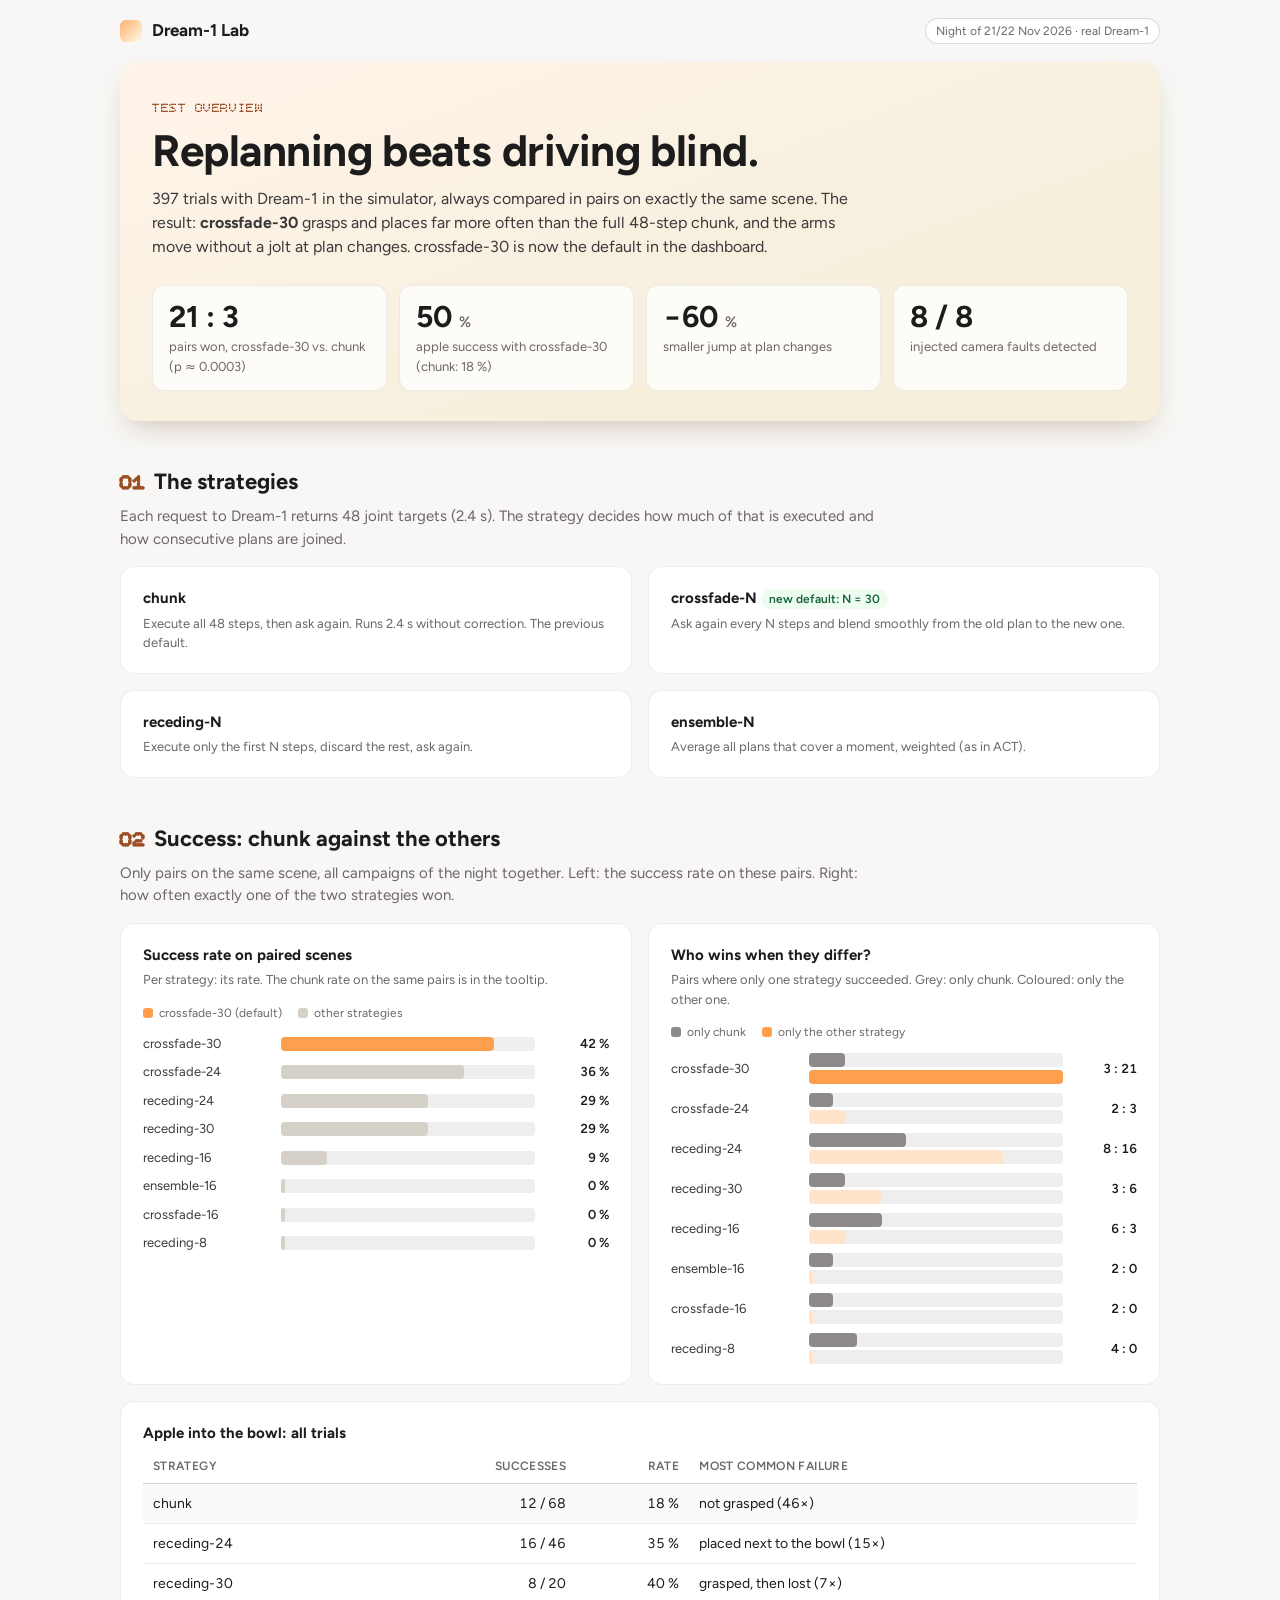
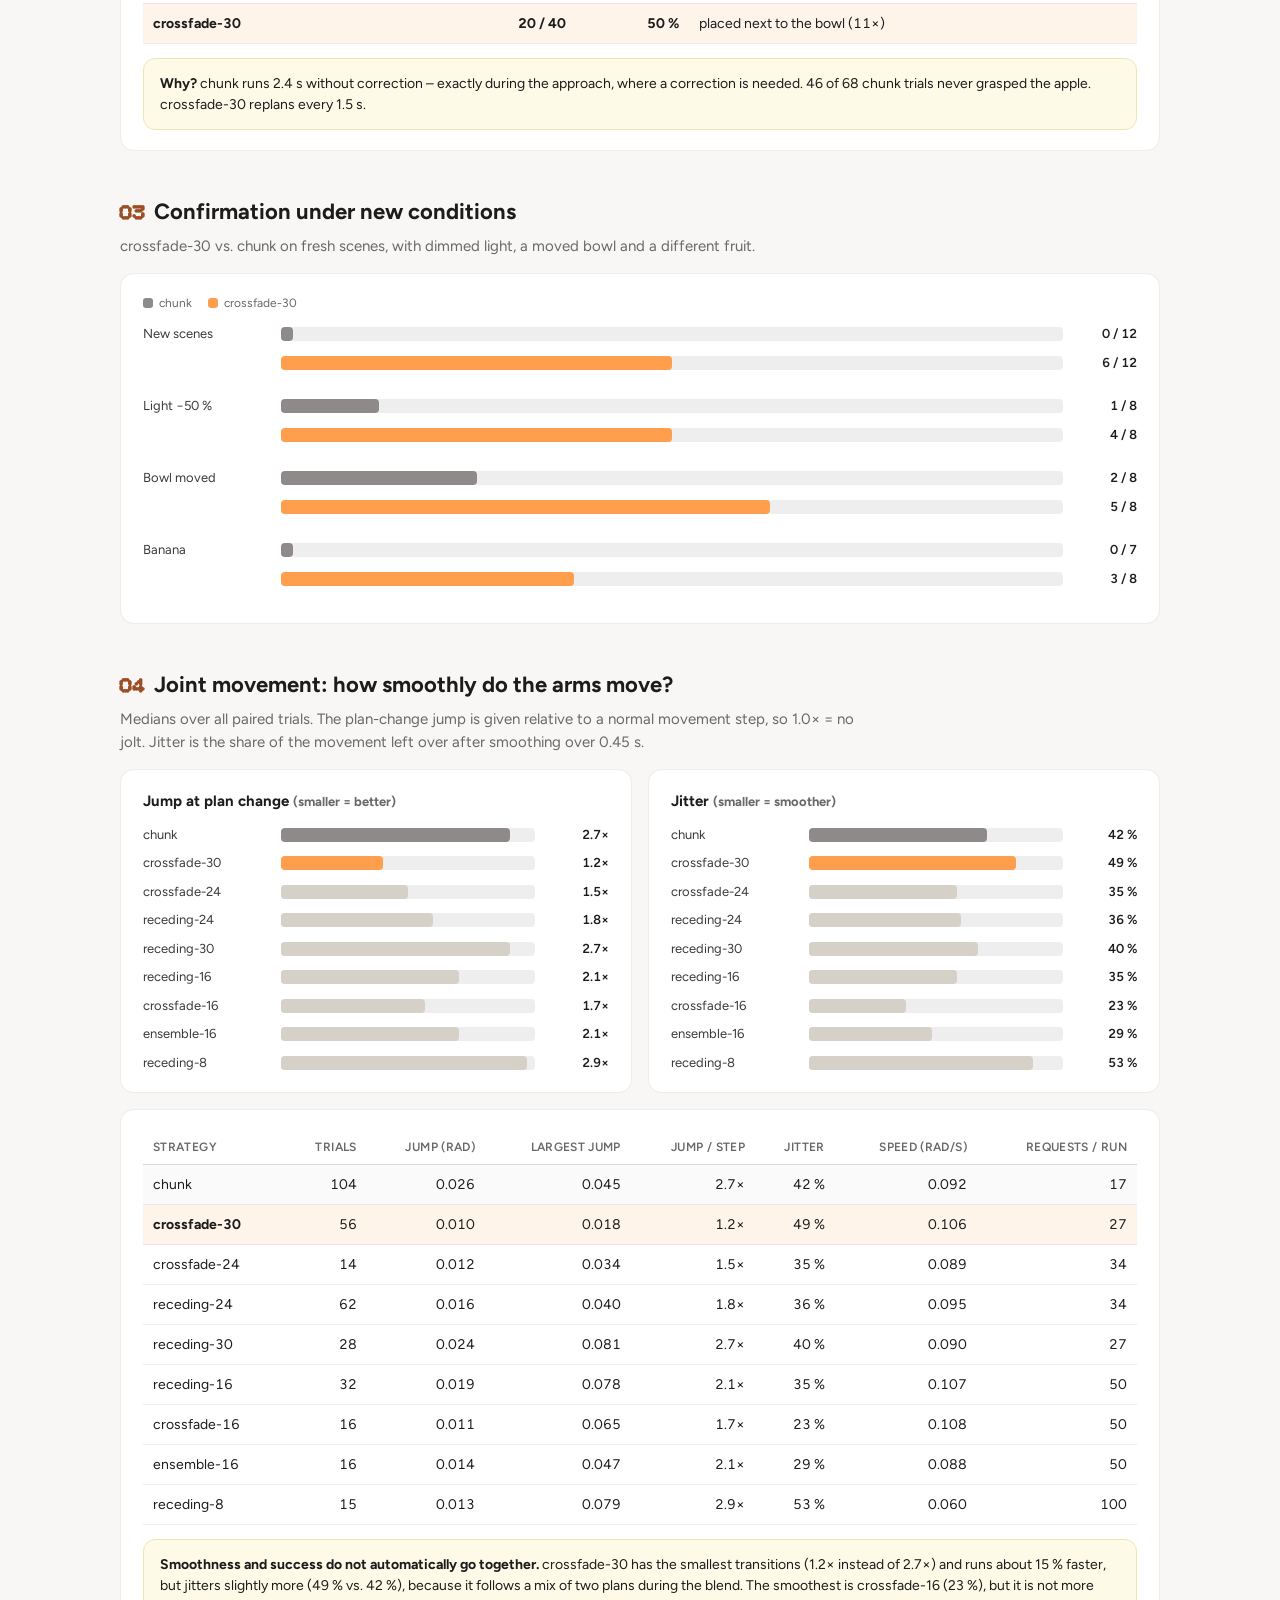
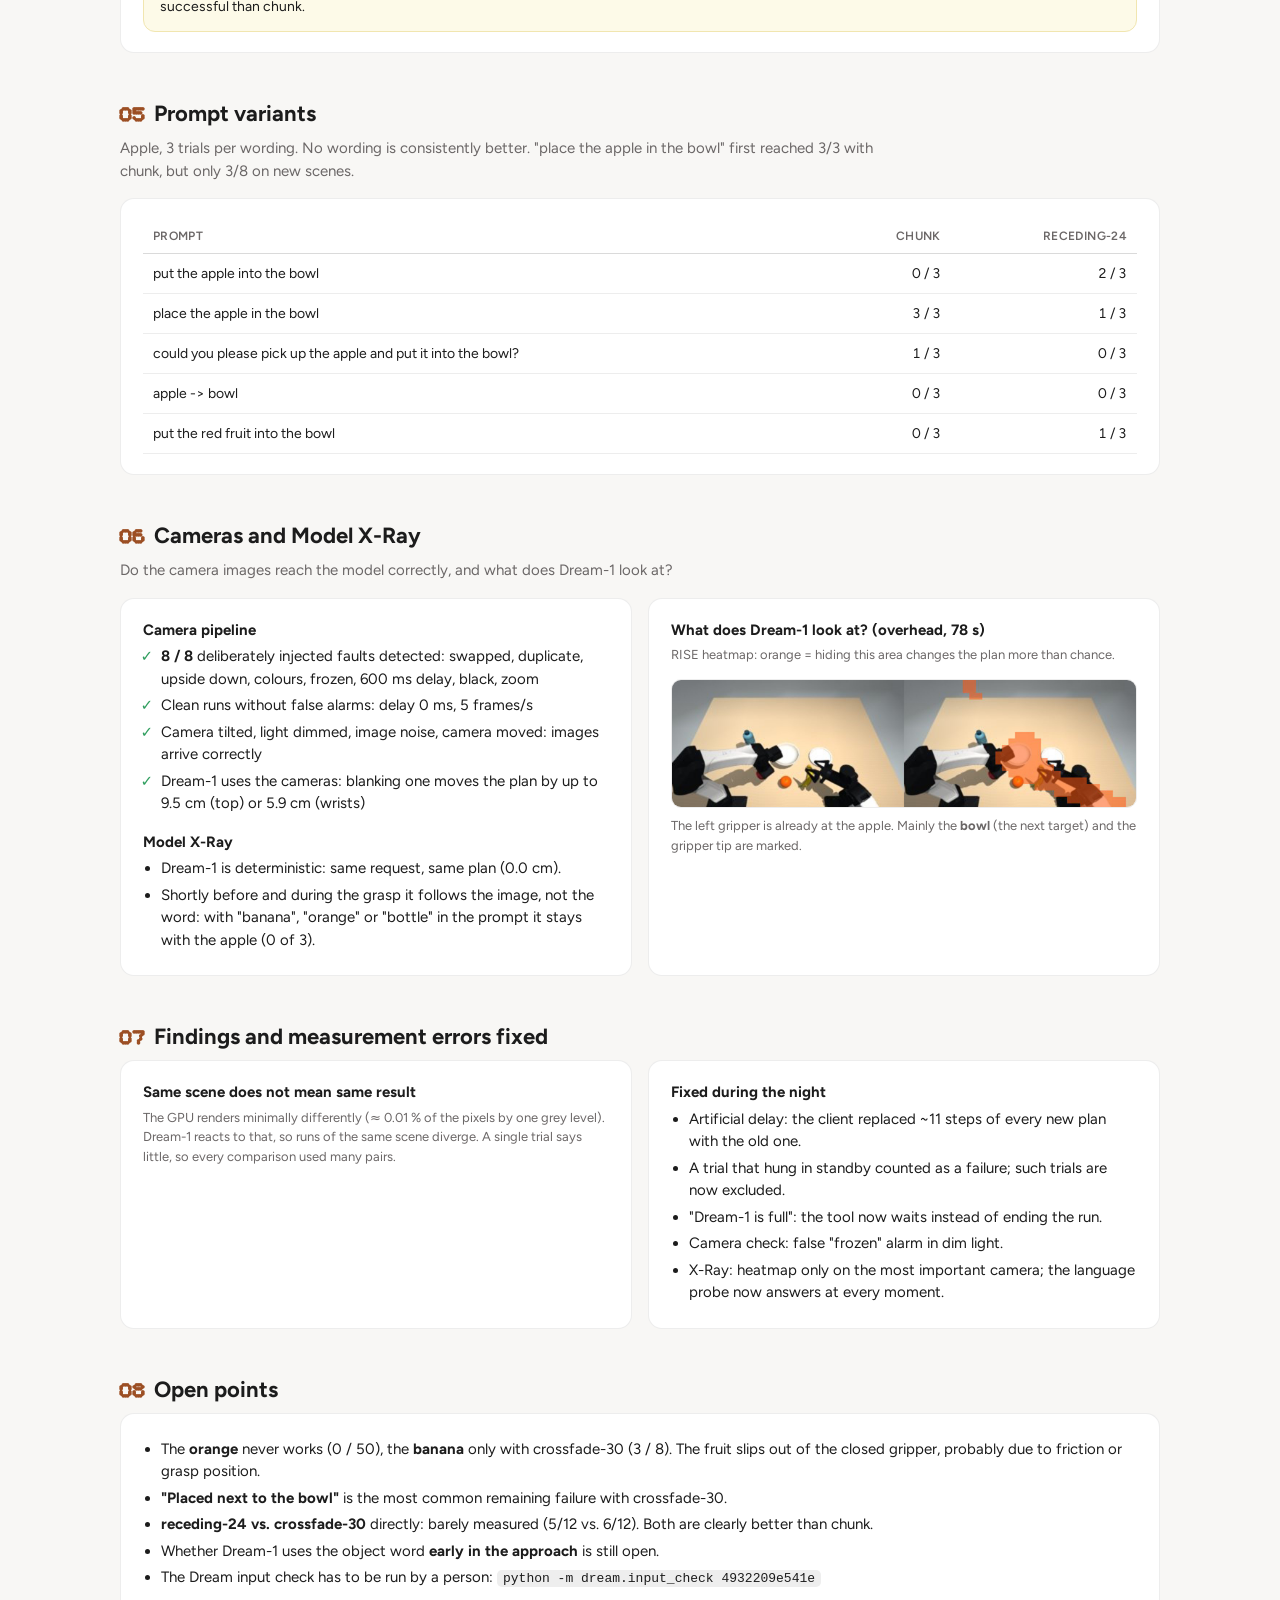
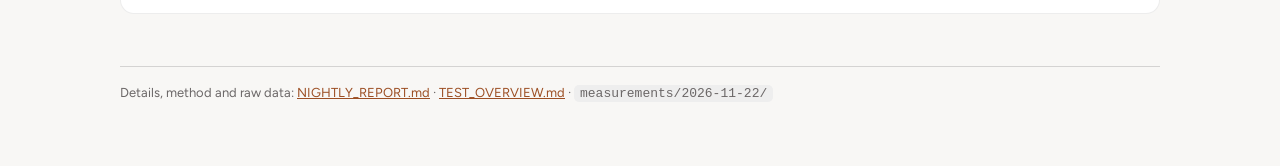
==== test-overview.html @ e036a4d9 "Translate the night's report and test overview to English; rename to TEST_OVERVIEW.md / test-overvie" ====
<!doctype html>
<html lang="en">
<head>
<meta charset="utf-8">
<meta name="viewport" content="width=device-width, initial-scale=1">
<title>Dream-1 Lab · Test overview</title>
<link rel="preconnect" href="https://fonts.googleapis.com">
<link rel="preconnect" href="https://fonts.gstatic.com" crossorigin>
<link rel="stylesheet" href="https://fonts.googleapis.com/css2?family=Bitcount+Single&family=Figtree:wght@400;500;600;700&display=swap">
<style>
:root {
  --ink: #1c1c1c; --ink-2: #3a3a3a; --ink-3: #6b6767;
  --grey-1: #fafafa; --grey-2: #eeeeee; --grey-3: #d5d5d5; --grey-4: #c3c0c0; --white: #ffffff;
  --sand: #f5efdc; --clay: #f4f1ec; --page: #f8f7f5;
  --creamsicle: #ffb06c; --creamsicle-deep: #ff9f4d; --creamsicle-tint: #ffe3cb; --creamsicle-wash: #fff4ea;
  --creamsicle-text: #9c4f24;
  --sunshine-light: #fdfae8; --lavender-wash: #f5f2fe; --lavender-text: #463a72;
  --grass-wash: #eefbf1; --grass-text: #17643a; --success: #2f9e5e; --error: #c9474a; --err-wash: #fdf0f0;
  --line: rgba(28, 28, 28, .16); --line-soft: rgba(28, 28, 28, .08);
  --shadow-warm: 0 12px 28px -10px rgba(120, 80, 40, .35);
  --font-sans: "Figtree", system-ui, "Segoe UI", sans-serif;
  --font-pixel: "Bitcount Single", ui-monospace, monospace;
  --font-mono: ui-monospace, "SF Mono", "Cascadia Code", Consolas, monospace;
  --base: #8f8a8a; /* chunk: the baseline */
  --best: #ff9f4d; /* crossfade-30: the new default */
  --other: #d5d0c8;
  color-scheme: light;
}
* { box-sizing: border-box; }
body { margin: 0; background: var(--page); color: var(--ink); font: 15px/1.5 var(--font-sans); -webkit-font-smoothing: antialiased; }
a { color: var(--creamsicle-text); }
.wrap { max-width: 1080px; margin: 0 auto; padding: 0 20px 64px; }

/* header */
.top { display: flex; align-items: center; gap: 10px; padding: 18px 0; }
.logo { width: 22px; height: 22px; border-radius: 6px; background: linear-gradient(135deg, var(--creamsicle), var(--sunshine-light)); }
.top b { font-size: 17px; white-space: nowrap; }
.top .tag { margin-left: auto; font-size: 12px; color: var(--ink-3); border: 1px solid var(--line); border-radius: 999px; padding: 3px 10px; background: var(--white); }

.hero { background: linear-gradient(160deg, var(--creamsicle-wash), var(--sand) 70%); border-radius: 18px; padding: 36px 32px 30px; box-shadow: var(--shadow-warm); }
.eyebrow { font-family: var(--font-pixel); font-size: 14px; letter-spacing: .04em; color: var(--creamsicle-text); }
.hero h1 { font-size: clamp(28px, 4.4vw, 44px); line-height: 1.1; margin: 8px 0 12px; font-weight: 700; letter-spacing: -.01em; }
.hero p { margin: 0; max-width: 720px; color: var(--ink-2); font-size: 16px; }
.stats { display: grid; grid-template-columns: repeat(4, 1fr); gap: 12px; margin-top: 26px; }
.stat { background: rgba(255,255,255,.78); border: 1px solid var(--line-soft); border-radius: 12px; padding: 14px 16px; }
.stat .v { font-size: 30px; font-weight: 700; line-height: 1.1; white-space: nowrap; }
.stat .v small { font-size: 15px; font-weight: 600; color: var(--ink-3); }
.stat .l { font-size: 13px; color: var(--ink-3); margin-top: 4px; }

/* sections */
section { margin-top: 44px; }
h2 { font-size: 22px; margin: 0 0 4px; }
.num { font-family: var(--font-pixel); color: var(--creamsicle-text); margin-right: 8px; }
.lead { color: var(--ink-3); margin: 0 0 16px; max-width: 760px; }
.card { background: var(--white); border: 1px solid var(--line-soft); border-radius: 14px; padding: 20px 22px; }
.grid2 { display: grid; grid-template-columns: 1fr 1fr; gap: 16px; }
.card h3 { margin: 0 0 4px; font-size: 15px; }
.card .sub { color: var(--ink-3); font-size: 13px; margin: 0 0 14px; }

/* bar charts */
.bars { display: grid; gap: 9px; }
.bar { display: grid; grid-template-columns: 128px 1fr 64px; align-items: center; gap: 10px; font-size: 13px; }
.bar .name { color: var(--ink-2); white-space: nowrap; overflow: hidden; text-overflow: ellipsis; }
.bar .track { height: 14px; background: var(--grey-2); border-radius: 4px; position: relative; }
.bar .fill { position: absolute; inset: 0 auto 0 0; border-radius: 4px; background: var(--other); }
.bar .fill.base { background: var(--base); }
.bar .fill.best { background: var(--best); }
.bar .val { text-align: right; font-variant-numeric: tabular-nums; color: var(--ink); font-weight: 600; }
.bar:hover .fill { filter: brightness(.93); }
.pair { display: grid; gap: 3px; }
.legend { display: flex; gap: 16px; font-size: 12px; color: var(--ink-3); margin: 0 0 12px; flex-wrap: wrap; }
.legend i { display: inline-block; width: 10px; height: 10px; border-radius: 3px; margin-right: 6px; vertical-align: -1px; }

/* tables */
.tbl { width: 100%; border-collapse: collapse; font-size: 14px; }
.tbl th { text-align: left; font-weight: 600; color: var(--ink-3); font-size: 12px; text-transform: uppercase; letter-spacing: .03em; padding: 8px 10px; border-bottom: 1px solid var(--line); }
.tbl td { padding: 9px 10px; border-bottom: 1px solid var(--line-soft); font-variant-numeric: tabular-nums; }
.tbl tr.hl td { background: var(--creamsicle-wash); }
.tbl tr.base td { background: var(--grey-1); }
.tbl td.r, .tbl th.r { text-align: right; }
.scroll { overflow-x: auto; }
.pill { display: inline-block; font-size: 12px; padding: 1px 8px; border-radius: 999px; font-weight: 600; }
.pill.good { background: var(--grass-wash); color: var(--grass-text); }
.pill.bad { background: var(--err-wash); color: var(--error); }
.pill.mid { background: var(--grey-2); color: var(--ink-3); }

.callout { background: var(--sunshine-light); border: 1px solid #f1e6b0; border-radius: 12px; padding: 14px 16px; font-size: 14px; margin-top: 14px; }
.callout b { color: var(--ink); }
ul.clean { margin: 0; padding-left: 18px; }
ul.clean li { margin: 4px 0; }
.check li::marker { content: "✓  "; color: var(--success); }
figure { margin: 0; }
figure img { width: 100%; border-radius: 10px; border: 1px solid var(--line-soft); display: block; }
figcaption { font-size: 13px; color: var(--ink-3); margin-top: 8px; }
code { font-family: var(--font-mono); font-size: 13px; background: var(--grey-2); padding: 1px 6px; border-radius: 5px; }
footer { margin-top: 52px; color: var(--ink-3); font-size: 13px; border-top: 1px solid var(--line); padding-top: 16px; }

@media (max-width: 760px) {
  .stats { grid-template-columns: 1fr 1fr; }
  .grid2 { grid-template-columns: 1fr; }
  .hero { padding: 26px 20px; }
  .stat .v { font-size: 24px; }
  .top .tag { font-size: 11px; }
  .bar { grid-template-columns: 100px 1fr 54px; }
}
</style>
</head>
<body>
<div class="wrap">

  <div class="top"><div class="logo"></div><b>Dream-1 Lab</b><span class="tag">Night of 21/22 Nov 2026 · real Dream-1</span></div>

  <div class="hero">
    <div class="eyebrow">TEST OVERVIEW</div>
    <h1>Replanning beats driving blind.</h1>
    <p>397 trials with Dream-1 in the simulator, always compared in pairs on exactly the same scene.
      The result: <b>crossfade-30</b> grasps and places far more often than the full 48-step chunk, and
      the arms move without a jolt at plan changes. crossfade-30 is now the default in the dashboard.</p>
    <div class="stats">
      <div class="stat"><div class="v">21 : 3</div><div class="l">pairs won, crossfade-30 vs. chunk (p ≈ 0.0003)</div></div>
      <div class="stat"><div class="v">50 <small>%</small></div><div class="l">apple success with crossfade-30 (chunk: 18 %)</div></div>
      <div class="stat"><div class="v">−60 <small>%</small></div><div class="l">smaller jump at plan changes</div></div>
      <div class="stat"><div class="v">8 / 8</div><div class="l">injected camera faults detected</div></div>
    </div>
  </div>

  <!-- 1 -->
  <section>
    <h2><span class="num">01</span>The strategies</h2>
    <p class="lead">Each request to Dream-1 returns 48 joint targets (2.4 s). The strategy decides how much of that is executed and how consecutive plans are joined.</p>
    <div class="grid2">
      <div class="card"><h3>chunk</h3><p class="sub" style="margin:0">Execute all 48 steps, then ask again. Runs 2.4 s without correction. The previous default.</p></div>
      <div class="card"><h3>crossfade-N <span class="pill good">new default: N = 30</span></h3><p class="sub" style="margin:0">Ask again every N steps and blend smoothly from the old plan to the new one.</p></div>
      <div class="card"><h3>receding-N</h3><p class="sub" style="margin:0">Execute only the first N steps, discard the rest, ask again.</p></div>
      <div class="card"><h3>ensemble-N</h3><p class="sub" style="margin:0">Average all plans that cover a moment, weighted (as in ACT).</p></div>
    </div>
  </section>

  <!-- 2 -->
  <section>
    <h2><span class="num">02</span>Success: chunk against the others</h2>
    <p class="lead">Only pairs on the same scene, all campaigns of the night together. Left: the success rate on these pairs. Right: how often exactly one of the two strategies won.</p>
    <div class="grid2">
      <div class="card">
        <h3>Success rate on paired scenes</h3>
        <p class="sub">Per strategy: its rate. The chunk rate on the same pairs is in the tooltip.</p>
        <div class="legend"><span><i style="background:var(--best)"></i>crossfade-30 (default)</span><span><i style="background:var(--other)"></i>other strategies</span></div>
        <div class="bars" id="pairedBars"></div>
      </div>
      <div class="card">
        <h3>Who wins when they differ?</h3>
        <p class="sub">Pairs where only one strategy succeeded. Grey: only chunk. Coloured: only the other one.</p>
        <div class="legend"><span><i style="background:var(--base)"></i>only chunk</span><span><i style="background:var(--best)"></i>only the other strategy</span></div>
        <div class="bars" id="winsBars"></div>
      </div>
    </div>
    <div class="card" style="margin-top:16px">
      <h3>Apple into the bowl: all trials</h3>
      <div class="scroll"><table class="tbl">
        <thead><tr><th>Strategy</th><th class="r">Successes</th><th class="r">Rate</th><th>Most common failure</th></tr></thead>
        <tbody>
          <tr class="base"><td>chunk</td><td class="r">12 / 68</td><td class="r">18 %</td><td>not grasped (46×)</td></tr>
          <tr><td>receding-24</td><td class="r">16 / 46</td><td class="r">35 %</td><td>placed next to the bowl (15×)</td></tr>
          <tr><td>receding-30</td><td class="r">8 / 20</td><td class="r">40 %</td><td>grasped, then lost (7×)</td></tr>
          <tr class="hl"><td><b>crossfade-30</b></td><td class="r"><b>20 / 40</b></td><td class="r"><b>50 %</b></td><td>placed next to the bowl (11×)</td></tr>
        </tbody>
      </table></div>
      <div class="callout"><b>Why?</b> chunk runs 2.4 s without correction – exactly during the approach, where a correction is needed. 46 of 68 chunk trials never grasped the apple. crossfade-30 replans every 1.5 s.</div>
    </div>
  </section>

  <!-- 3 -->
  <section>
    <h2><span class="num">03</span>Confirmation under new conditions</h2>
    <p class="lead">crossfade-30 vs. chunk on fresh scenes, with dimmed light, a moved bowl and a different fruit.</p>
    <div class="card">
      <div class="legend"><span><i style="background:var(--base)"></i>chunk</span><span><i style="background:var(--best)"></i>crossfade-30</span></div>
      <div class="bars" id="condBars"></div>
    </div>
  </section>

  <!-- 4 -->
  <section>
    <h2><span class="num">04</span>Joint movement: how smoothly do the arms move?</h2>
    <p class="lead">Medians over all paired trials. The plan-change jump is given relative to a normal movement step, so 1.0× = no jolt. Jitter is the share of the movement left over after smoothing over 0.45 s.</p>
    <div class="grid2">
      <div class="card">
        <h3>Jump at plan change <span class="sub">(smaller = better)</span></h3>
        <div class="bars" id="seamBars" style="margin-top:12px"></div>
      </div>
      <div class="card">
        <h3>Jitter <span class="sub">(smaller = smoother)</span></h3>
        <div class="bars" id="jitterBars" style="margin-top:12px"></div>
      </div>
    </div>
    <div class="card" style="margin-top:16px">
      <div class="scroll"><table class="tbl" id="jointTable">
        <thead><tr><th>Strategy</th><th class="r">Trials</th><th class="r">Jump (rad)</th><th class="r">Largest jump</th><th class="r">Jump / step</th><th class="r">Jitter</th><th class="r">Speed (rad/s)</th><th class="r">Requests / run</th></tr></thead>
        <tbody></tbody>
      </table></div>
      <div class="callout"><b>Smoothness and success do not automatically go together.</b> crossfade-30 has the smallest transitions (1.2× instead of 2.7×) and runs about 15 % faster, but jitters slightly more (49 % vs. 42 %), because it follows a mix of two plans during the blend. The smoothest is crossfade-16 (23 %), but it is not more successful than chunk.</div>
    </div>
  </section>

  <!-- prompts -->
  <section>
    <h2><span class="num">05</span>Prompt variants</h2>
    <p class="lead">Apple, 3 trials per wording. No wording is consistently better. "place the apple in the bowl" first reached 3/3 with chunk, but only 3/8 on new scenes.</p>
    <div class="card scroll">
      <table class="tbl">
        <thead><tr><th>Prompt</th><th class="r">chunk</th><th class="r">receding-24</th></tr></thead>
        <tbody>
          <tr><td>put the apple into the bowl</td><td class="r">0 / 3</td><td class="r">2 / 3</td></tr>
          <tr><td>place the apple in the bowl</td><td class="r">3 / 3</td><td class="r">1 / 3</td></tr>
          <tr><td>could you please pick up the apple and put it into the bowl?</td><td class="r">1 / 3</td><td class="r">0 / 3</td></tr>
          <tr><td>apple -&gt; bowl</td><td class="r">0 / 3</td><td class="r">0 / 3</td></tr>
          <tr><td>put the red fruit into the bowl</td><td class="r">0 / 3</td><td class="r">1 / 3</td></tr>
        </tbody>
      </table>
    </div>
  </section>

  <!-- cameras + xray -->
  <section>
    <h2><span class="num">06</span>Cameras and Model X-Ray</h2>
    <p class="lead">Do the camera images reach the model correctly, and what does Dream-1 look at?</p>
    <div class="grid2">
      <div class="card">
        <h3>Camera pipeline</h3>
        <ul class="clean check">
          <li><b>8 / 8</b> deliberately injected faults detected: swapped, duplicate, upside down, colours, frozen, 600 ms delay, black, zoom</li>
          <li>Clean runs without false alarms: delay 0 ms, 5 frames/s</li>
          <li>Camera tilted, light dimmed, image noise, camera moved: images arrive correctly</li>
          <li>Dream-1 uses the cameras: blanking one moves the plan by up to 9.5 cm (top) or 5.9 cm (wrists)</li>
        </ul>
        <h3 style="margin-top:16px">Model X-Ray</h3>
        <ul class="clean">
          <li>Dream-1 is deterministic: same request, same plan (0.0 cm).</li>
          <li>Shortly before and during the grasp it follows the image, not the word: with "banana", "orange" or "bottle" in the prompt it stays with the apple (0 of 3).</li>
        </ul>
      </div>
      <figure class="card">
        <h3>What does Dream-1 look at? (overhead, 78 s)</h3>
        <p class="sub">RISE heatmap: orange = hiding this area changes the plan more than chance.</p>
        <img src="[data-uri]" alt="Overhead camera: on the left the image, on the right with the heatmap marking the bowl and the gripper tip">
        <figcaption>The left gripper is already at the apple. Mainly the <b>bowl</b> (the next target) and the gripper tip are marked.</figcaption>
      </figure>
    </div>
  </section>

  <!-- learnings -->
  <section>
    <h2><span class="num">07</span>Findings and measurement errors fixed</h2>
    <div class="grid2">
      <div class="card">
        <h3>Same scene does not mean same result</h3>
        <p class="sub" style="margin:0">The GPU renders minimally differently (≈ 0.01 % of the pixels by one grey level). Dream-1 reacts to that, so runs of the same scene diverge. A single trial says little, so every comparison used many pairs.</p>
      </div>
      <div class="card">
        <h3>Fixed during the night</h3>
        <ul class="clean">
          <li>Artificial delay: the client replaced ~11 steps of every new plan with the old one.</li>
          <li>A trial that hung in standby counted as a failure; such trials are now excluded.</li>
          <li>"Dream-1 is full": the tool now waits instead of ending the run.</li>
          <li>Camera check: false "frozen" alarm in dim light.</li>
          <li>X-Ray: heatmap only on the most important camera; the language probe now answers at every moment.</li>
        </ul>
      </div>
    </div>
  </section>

  <!-- open -->
  <section>
    <h2><span class="num">08</span>Open points</h2>
    <div class="card">
      <ul class="clean">
        <li>The <b>orange</b> never works (0 / 50), the <b>banana</b> only with crossfade-30 (3 / 8). The fruit slips out of the closed gripper, probably due to friction or grasp position.</li>
        <li><b>"Placed next to the bowl"</b> is the most common remaining failure with crossfade-30.</li>
        <li><b>receding-24 vs. crossfade-30</b> directly: barely measured (5/12 vs. 6/12). Both are clearly better than chunk.</li>
        <li>Whether Dream-1 uses the object word <b>early in the approach</b> is still open.</li>
        <li>The Dream input check has to be run by a person: <code>python -m dream.input_check 4932209e541e</code></li>
      </ul>
    </div>
  </section>

  <footer>Details, method and raw data: <a href="NIGHTLY_REPORT.md">NIGHTLY_REPORT.md</a> · <a href="TEST_OVERVIEW.md">TEST_OVERVIEW.md</a> · <code>measurements/2026-11-22/</code></footer>
</div>

<script>
const fmt = (v, d = 0) => v.toLocaleString("en-US", { minimumFractionDigits: d, maximumFractionDigits: d });

function bars(id, rows, { max, unit = "", digits = 0, cls = () => "" }) {
  const root = document.getElementById(id);
  for (const r of rows) {
    const el = document.createElement("div");
    el.className = "bar";
    el.title = r.tip || "";
    el.innerHTML = `<span class="name">${r.name}</span><span class="track"><span class="fill ${cls(r)}" style="width:${Math.max(1.5, 100 * r.value / max)}%"></span></span><span class="val">${fmt(r.value, digits)}${unit}</span>`;
    root.append(el);
  }
}

// paired success (all campaigns pooled)
const paired = [
  { id: "crossfade-30", pairs: 55, base: 9, rate: 42, onlyBase: 3, onlyIt: 21, p: "≈ 0.0003" },
  { id: "crossfade-24", pairs: 14, base: 29, rate: 36, onlyBase: 2, onlyIt: 3, p: "1.00" },
  { id: "receding-24", pairs: 62, base: 16, rate: 29, onlyBase: 8, onlyIt: 16, p: "0.15" },
  { id: "receding-30", pairs: 28, base: 18, rate: 29, onlyBase: 3, onlyIt: 6, p: "0.51" },
  { id: "receding-16", pairs: 33, base: 18, rate: 9, onlyBase: 6, onlyIt: 3, p: "0.51" },
  { id: "ensemble-16", pairs: 16, base: 12, rate: 0, onlyBase: 2, onlyIt: 0, p: "0.50" },
  { id: "crossfade-16", pairs: 16, base: 12, rate: 0, onlyBase: 2, onlyIt: 0, p: "0.50" },
  { id: "receding-8", pairs: 14, base: 29, rate: 0, onlyBase: 4, onlyIt: 0, p: "0.13" },
];
bars("pairedBars", paired.map((r) => ({ name: r.id, value: r.rate, id: r.id,
  tip: `${r.id}: ${r.rate} % · chunk on the same ${r.pairs} pairs: ${r.base} % · McNemar p = ${r.p}` })),
  { max: 50, unit: " %", cls: (r) => r.id === "crossfade-30" ? "best" : "" });

const wins = document.getElementById("winsBars");
for (const r of paired) {
  const max = 21;
  const el = document.createElement("div");
  el.className = "bar";
  el.title = `${r.id}: only chunk ${r.onlyBase}×, only ${r.id} ${r.onlyIt}× (${r.pairs} pairs, p = ${r.p})`;
  el.innerHTML = `<span class="name">${r.id}</span><span class="pair">
      <span class="track"><span class="fill base" style="width:${Math.max(1.5, 100 * r.onlyBase / max)}%"></span></span>
      <span class="track"><span class="fill ${r.id === "crossfade-30" ? "best" : ""}" style="width:${Math.max(1.5, 100 * r.onlyIt / max)}%;${r.id === "crossfade-30" ? "" : "background:var(--creamsicle-tint)"}"></span></span>
    </span><span class="val">${r.onlyBase} : ${r.onlyIt}</span>`;
  wins.append(el);
}

// conditions
const cond = document.getElementById("condBars");
for (const c of [
  { name: "New scenes", chunk: [0, 12], cf: [6, 12] },
  { name: "Light −50 %", chunk: [1, 8], cf: [4, 8] },
  { name: "Bowl moved", chunk: [2, 8], cf: [5, 8] },
  { name: "Banana", chunk: [0, 7], cf: [3, 8] },
]) {
  for (const [label, [k, n], cls] of [["chunk", c.chunk, "base"], ["crossfade-30", c.cf, "best"]]) {
    const el = document.createElement("div");
    el.className = "bar";
    el.title = `${c.name} · ${label}: ${k} of ${n} succeeded`;
    el.innerHTML = `<span class="name">${label === "chunk" ? c.name : ""}</span><span class="track"><span class="fill ${cls}" style="width:${Math.max(1.5, 100 * k / n)}%"></span></span><span class="val">${k} / ${n}</span>`;
    cond.append(el);
  }
  const gap = document.createElement("div"); gap.style.height = "6px"; cond.append(gap);
}

// joint movement
const joints = [
  { id: "chunk", n: 104, jump: .026, max: .045, ratio: 2.7, jitter: 42, speed: .092, req: 17 },
  { id: "crossfade-30", n: 56, jump: .010, max: .018, ratio: 1.2, jitter: 49, speed: .106, req: 27 },
  { id: "crossfade-24", n: 14, jump: .012, max: .034, ratio: 1.5, jitter: 35, speed: .089, req: 34 },
  { id: "receding-24", n: 62, jump: .016, max: .040, ratio: 1.8, jitter: 36, speed: .095, req: 34 },
  { id: "receding-30", n: 28, jump: .024, max: .081, ratio: 2.7, jitter: 40, speed: .090, req: 27 },
  { id: "receding-16", n: 32, jump: .019, max: .078, ratio: 2.1, jitter: 35, speed: .107, req: 50 },
  { id: "crossfade-16", n: 16, jump: .011, max: .065, ratio: 1.7, jitter: 23, speed: .108, req: 50 },
  { id: "ensemble-16", n: 16, jump: .014, max: .047, ratio: 2.1, jitter: 29, speed: .088, req: 50 },
  { id: "receding-8", n: 15, jump: .013, max: .079, ratio: 2.9, jitter: 53, speed: .060, req: 100 },
];
const jcls = (r) => r.id === "crossfade-30" ? "best" : r.id === "chunk" ? "base" : "";
bars("seamBars", joints.map((r) => ({ ...r, name: r.id, value: r.ratio, tip: `${r.id}: median jump ${fmt(r.jump, 3)} rad, largest ${fmt(r.max, 3)} rad` })),
  { max: 3, unit: "×", digits: 1, cls: jcls });
bars("jitterBars", joints.map((r) => ({ ...r, name: r.id, value: r.jitter, tip: `${r.id}: ${r.jitter} % of the movement is jitter` })),
  { max: 60, unit: " %", cls: jcls });
const tb = document.querySelector("#jointTable tbody");
for (const r of joints) {
  const tr = document.createElement("tr");
  if (r.id === "crossfade-30") tr.className = "hl";
  if (r.id === "chunk") tr.className = "base";
  tr.innerHTML = `<td>${r.id === "crossfade-30" ? "<b>crossfade-30</b>" : r.id}</td><td class="r">${r.n}</td><td class="r">${fmt(r.jump, 3)}</td><td class="r">${fmt(r.max, 3)}</td><td class="r">${fmt(r.ratio, 1)}×</td><td class="r">${r.jitter} %</td><td class="r">${fmt(r.speed, 3)}</td><td class="r">${r.req}</td>`;
  tb.append(tr);
}
</script>
</body>
</html>
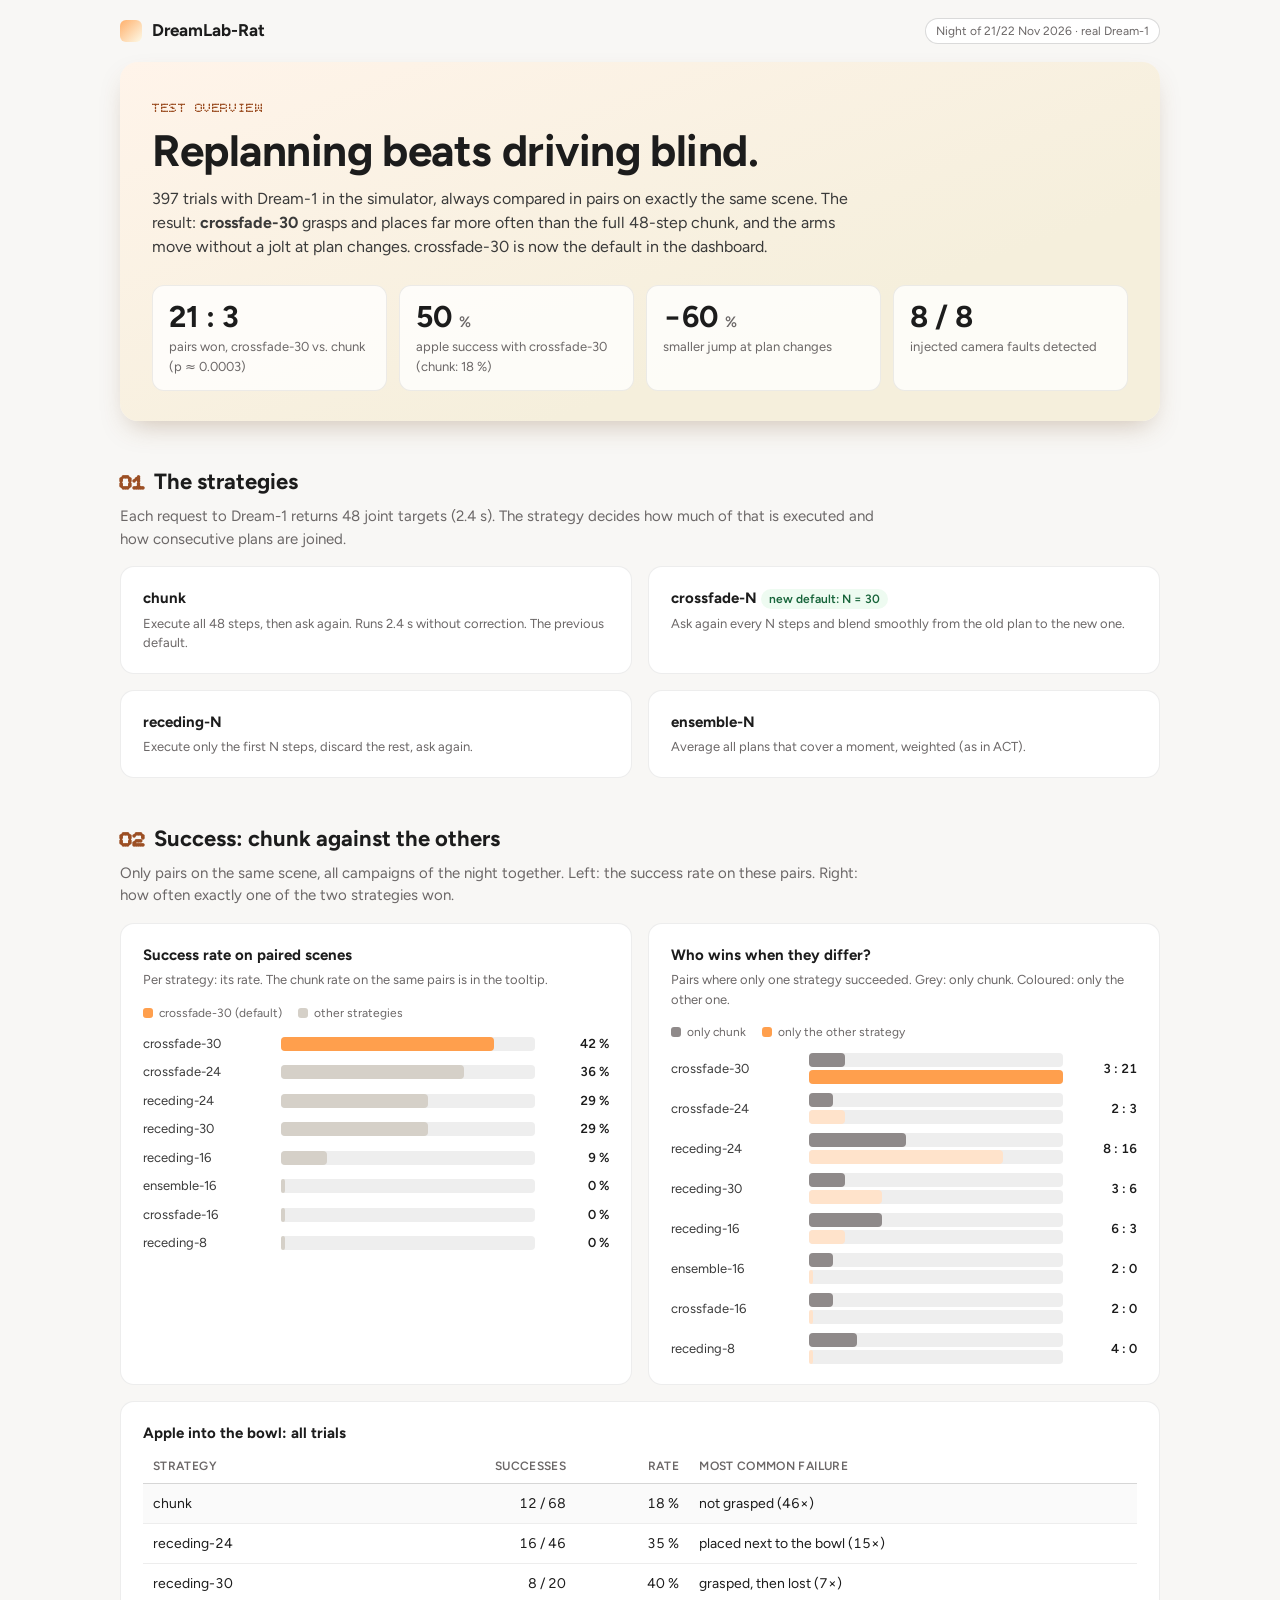
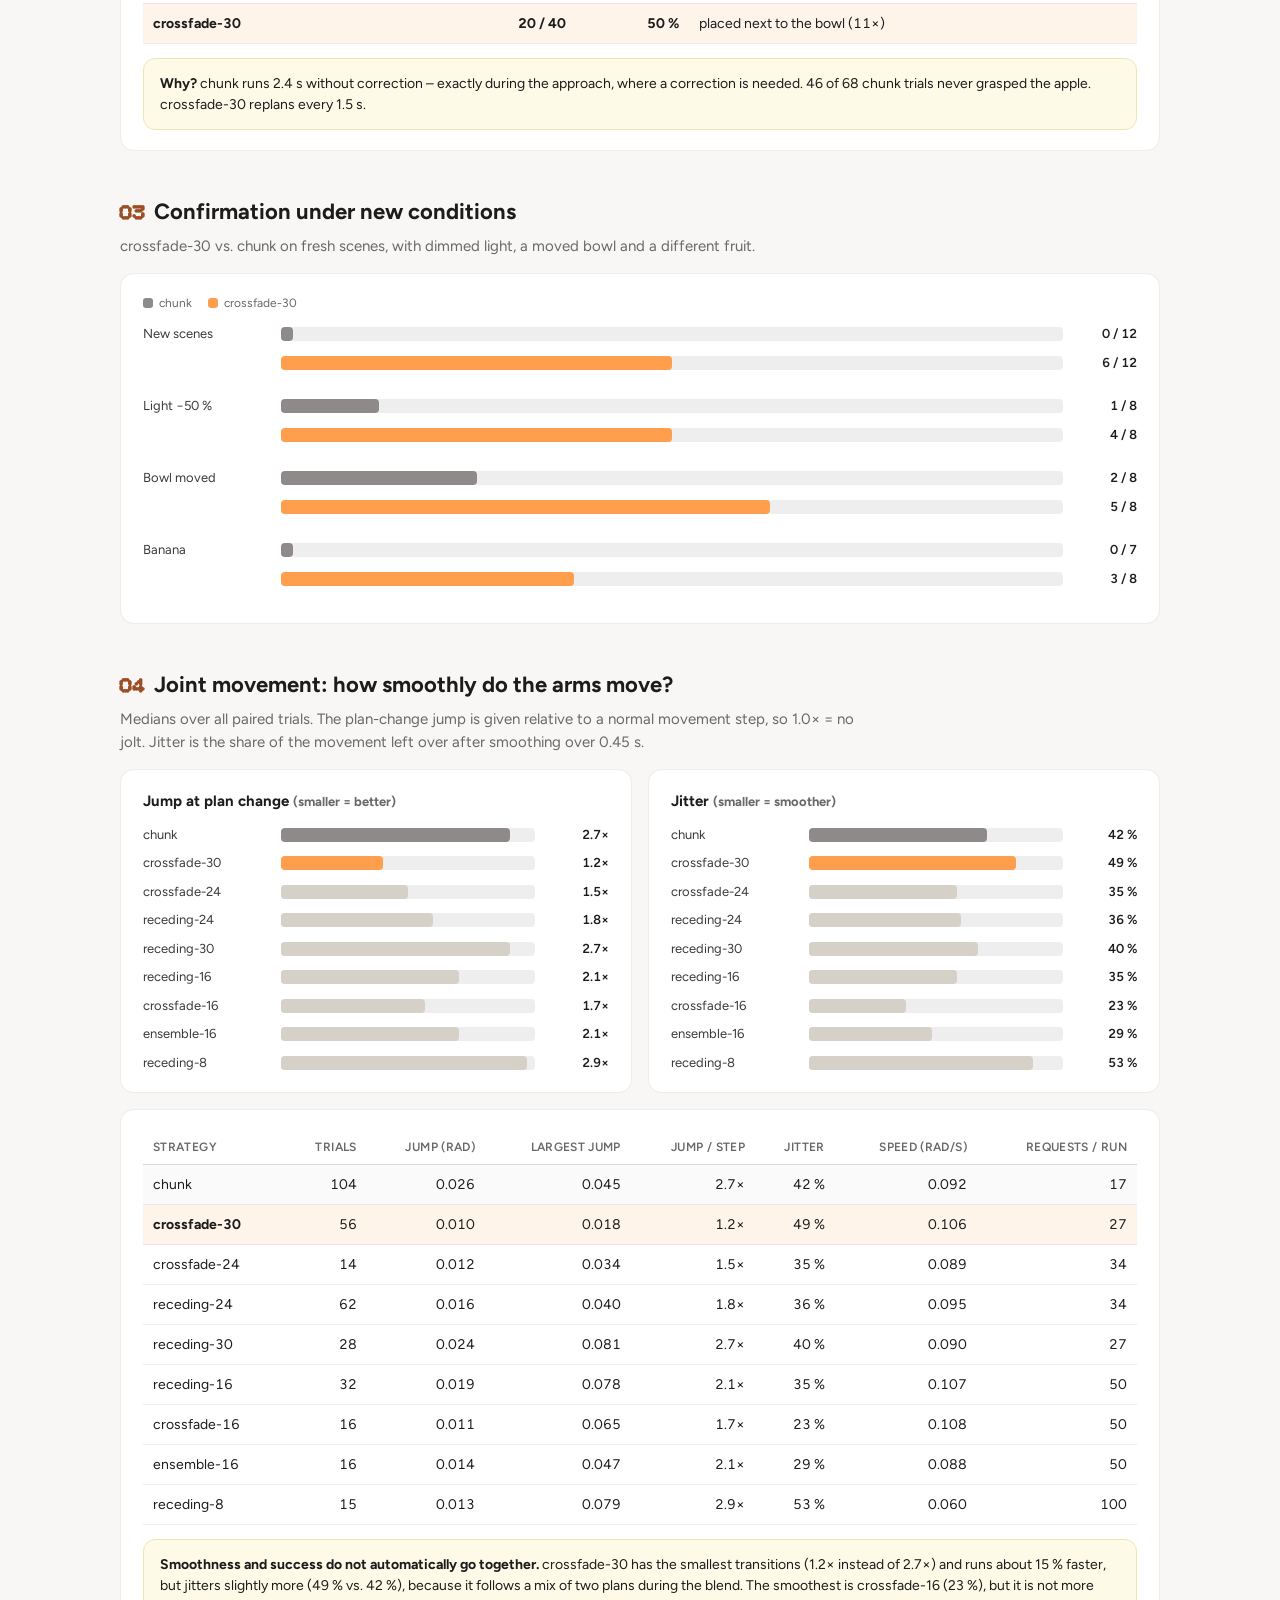
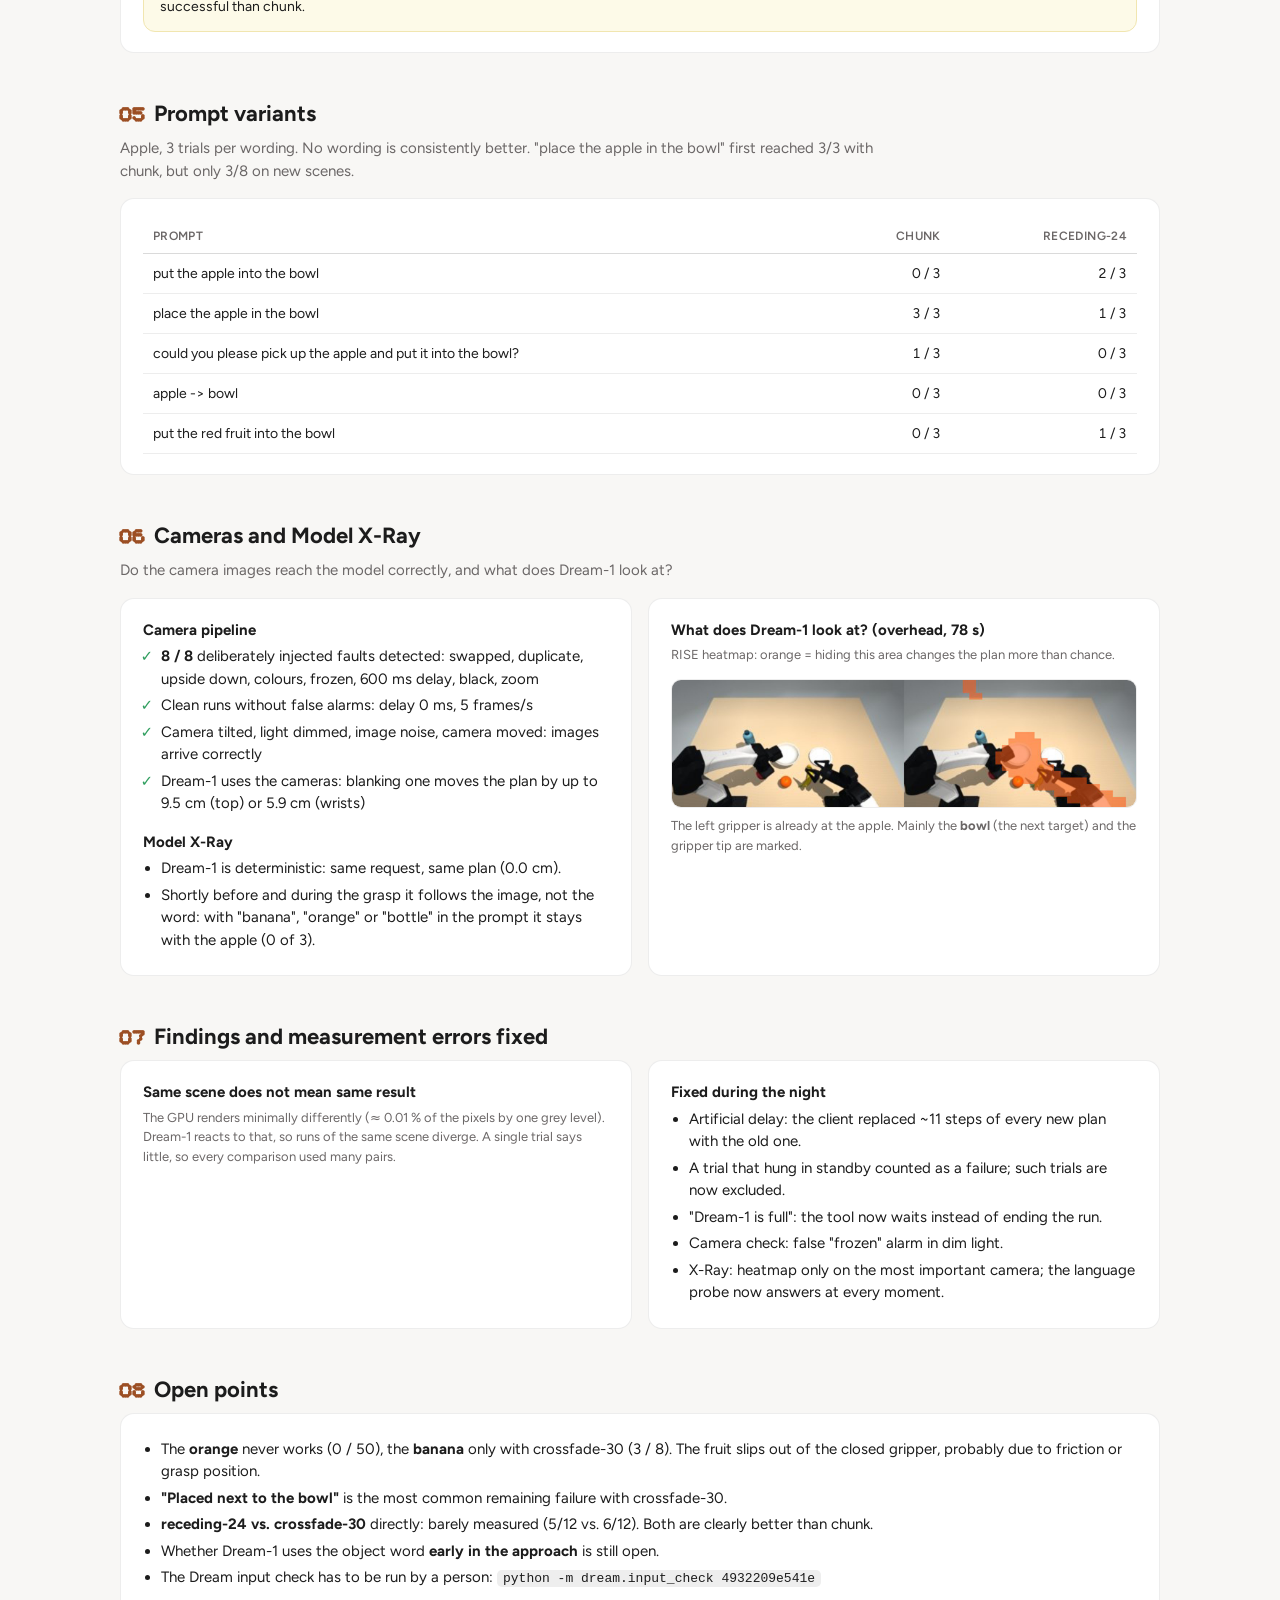
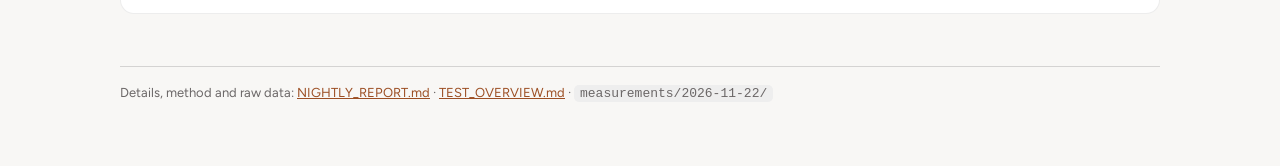
==== commit fe218858: "Review pass, bug fixes, guided tutorial and up-to-date docs Bug fixes: - simulation: an error in the" ====
--- a/test-overview.html
+++ b/test-overview.html
@@ -3,7 +3,7 @@
 <head>
 <meta charset="utf-8">
 <meta name="viewport" content="width=device-width, initial-scale=1">
-<title>Dream-1 Lab · Test overview</title>
+<title>DreamLab-Rat · Test overview</title>
 <link rel="preconnect" href="https://fonts.googleapis.com">
 <link rel="preconnect" href="https://fonts.gstatic.com" crossorigin>
 <link rel="stylesheet" href="https://fonts.googleapis.com/css2?family=Bitcount+Single&family=Figtree:wght@400;500;600;700&display=swap">
@@ -108,7 +108,7 @@
 <body>
 <div class="wrap">
 
-  <div class="top"><div class="logo"></div><b>Dream-1 Lab</b><span class="tag">Night of 21/22 Nov 2026 · real Dream-1</span></div>
+  <div class="top"><div class="logo"></div><b>DreamLab-Rat</b><span class="tag">Night of 21/22 Nov 2026 · real Dream-1</span></div>
 
   <div class="hero">
     <div class="eyebrow">TEST OVERVIEW</div>
